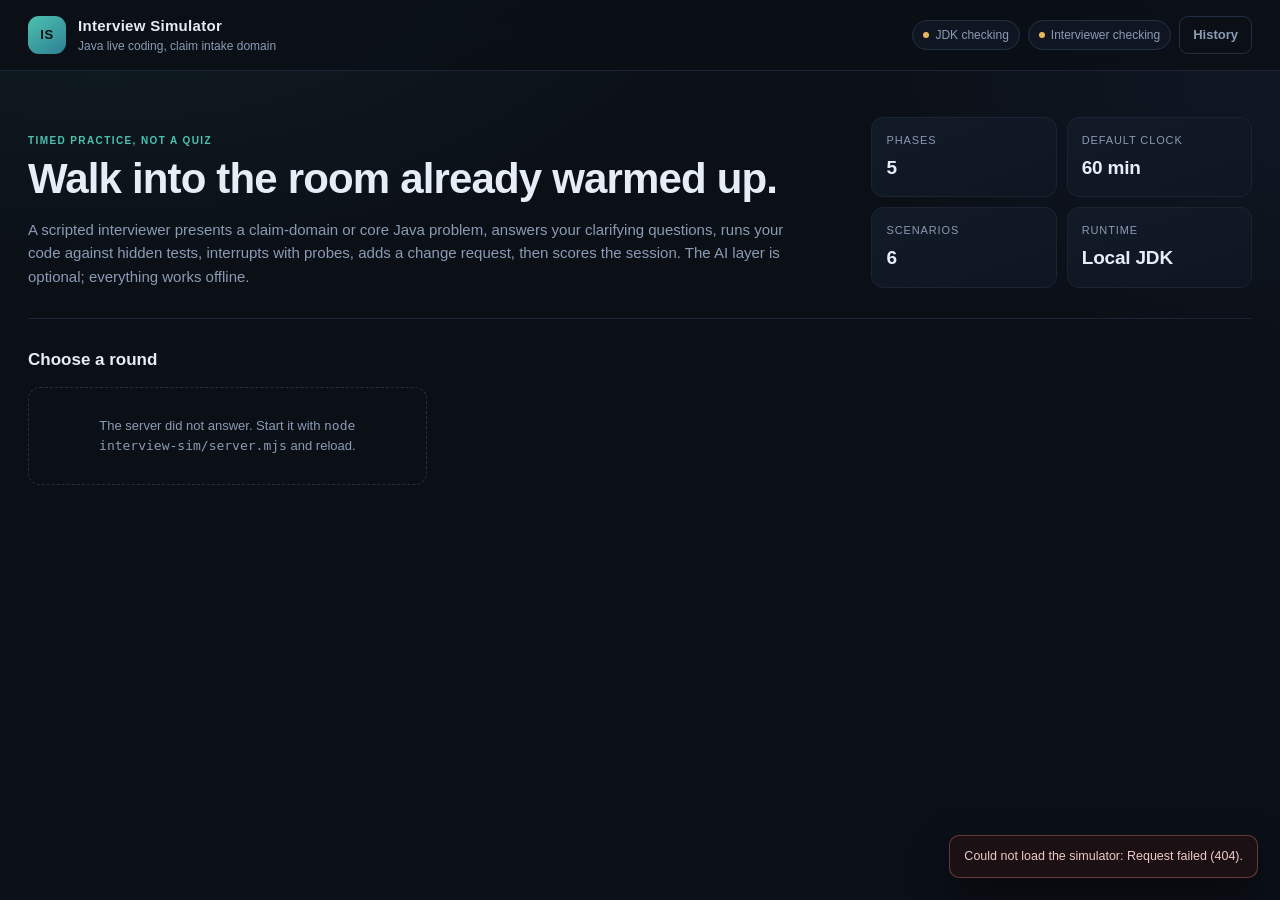
==== interview-sim/public/index.html @ 23325749 "feat: add live coding interview simulator" ====
<!DOCTYPE html>
<html lang="en">
<head>
  <meta charset="utf-8">
  <meta name="viewport" content="width=device-width, initial-scale=1">
  <title>Interview Simulator - Claim Intake</title>
  <link rel="icon" href="data:,">
  <link rel="stylesheet" href="styles.css">
</head>
<body>
  <header class="topbar">
    <div class="brand">
      <span class="brand-mark" aria-hidden="true">IS</span>
      <div>
        <h1>Interview Simulator</h1>
        <p>Java live coding, claim intake domain</p>
      </div>
    </div>
    <div class="topbar-actions">
      <span id="jdkChip" class="chip">JDK checking</span>
      <span id="aiChip" class="chip">Interviewer checking</span>
      <button id="historyBtn" type="button" class="ghost">History</button>
      <button id="exitBtn" type="button" class="ghost hidden">Exit session</button>
    </div>
  </header>

  <main>
    <section id="setupScreen" class="screen">
      <div class="hero">
        <div>
          <p class="eyebrow">Timed practice, not a quiz</p>
          <h2>Walk into the room already warmed up.</h2>
          <p class="lede">
            A scripted interviewer presents a claim-domain or core Java problem, answers your clarifying questions,
            runs your code against hidden tests, interrupts with probes, adds a change request, then scores the session.
            The AI layer is optional; everything works offline.
          </p>
        </div>
        <div class="hero-panel">
          <div class="stat"><span>Phases</span><strong>5</strong></div>
          <div class="stat"><span>Default clock</span><strong>60 min</strong></div>
          <div class="stat"><span>Scenarios</span><strong id="scenarioCount">6</strong></div>
          <div class="stat"><span>Runtime</span><strong>Local JDK</strong></div>
        </div>
      </div>

      <div id="jdkWarning" class="warning hidden">
        <h3>Java is required before a session can start</h3>
        <ul id="installSteps"></ul>
      </div>

      <div class="section-head">
        <h3>Choose a round</h3>
        <p id="aiModeNote"></p>
      </div>
      <div id="scenarioGrid" class="scenario-grid" aria-live="polite"></div>
    </section>

    <section id="sessionScreen" class="screen hidden">
      <div class="session-grid">
        <aside class="panel interviewer-panel">
          <div class="timer-card">
            <div class="timer-top">
              <div>
                <p class="eyebrow">Phase</p>
                <h3 id="phaseLabel">Brief &amp; Clarify</h3>
              </div>
              <div class="timer-value" id="timerValue">05:00</div>
            </div>
            <div class="timer-track"><div id="timerBar" class="timer-fill"></div></div>
            <div class="phase-steps" id="phaseSteps"></div>
            <div class="timer-controls">
              <button id="pauseBtn" type="button" class="primary">Pause</button>
              <button id="resetPhaseBtn" type="button" class="ghost">Reset phase</button>
              <button id="nextPhaseBtn" type="button" class="ghost">Next phase</button>
            </div>
          </div>

          <div class="problem-card">
            <div class="problem-head">
              <div>
                <p class="eyebrow" id="scenarioDifficulty">Associate</p>
                <h3 id="scenarioTitle">Scenario</h3>
              </div>
              <span id="topicChips" class="topic-chips"></span>
            </div>
            <div id="problemStatement" class="markdown"></div>
          </div>

          <div class="chat-card">
            <div class="chat-head">
              <h3>Interviewer</h3>
              <span id="clarifyCounter" class="muted"></span>
            </div>
            <div id="chatLog" class="chat-log" aria-live="polite"></div>
            <form id="clarifyForm" class="clarify-form">
              <label class="sr-only" for="clarifyInput">Ask a clarifying question</label>
              <input id="clarifyInput" type="text" autocomplete="off" placeholder="Ask a clarifying question..." maxlength="500">
              <button type="submit" class="primary">Ask</button>
            </form>
            <div class="interview-actions">
              <button id="hintBtn" type="button" class="ghost">Request hint</button>
              <button id="probeBtn" type="button" class="ghost">Ask for a probe</button>
            </div>
          </div>
        </aside>

        <section class="panel workspace">
          <div class="editor-toolbar">
            <div class="file-label">
              <span class="dot" aria-hidden="true"></span>
              <code id="fileNameLabel">Claim.java</code>
            </div>
            <div class="editor-actions">
              <button id="loadChangeBtn" type="button" class="ghost hidden">Load change starter</button>
              <button id="restoreCodeBtn" type="button" class="ghost hidden">Restore my code</button>
              <button id="resetCodeBtn" type="button" class="ghost">Reset starter</button>
              <button id="runBtn" type="button" class="primary">Run tests</button>
            </div>
          </div>
          <div id="changeCard" class="change-card hidden">
            <div class="change-head">
              <span class="tag">Change request</span>
              <h3 id="changeTitle"></h3>
            </div>
            <div id="changeStatement" class="markdown"></div>
            <p class="muted">You can extend the code already in the editor, or load the change-request starter. Your implementation is saved if you switch.</p>
          </div>
          <textarea id="editor" class="editor" spellcheck="false" aria-label="Java code editor"></textarea>
          <div class="console-card">
            <div class="console-head">
              <h3>Test console</h3>
              <span id="consoleStatus" class="muted">Not run yet</span>
            </div>
            <div id="consoleOutput" class="console-output">
              <p class="muted">Run the tests to see compile output and per-test results.</p>
            </div>
          </div>
        </section>
      </div>
    </section>
  </main>

  <dialog id="briefingDialog" class="modal">
    <form method="dialog" class="modal-inner">
      <div class="modal-head">
        <div>
          <p class="eyebrow" id="briefDifficulty"></p>
          <h2 id="briefTitle"></h2>
          <p id="briefTagline" class="muted"></p>
        </div>
        <button type="submit" class="icon-button" aria-label="Close briefing">Close</button>
      </div>
      <div class="briefing-grid">
        <div>
          <h3>Interviewer opening</h3>
          <p id="briefIntro" class="quote"></p>
          <h3>Problem</h3>
          <div id="briefProblem" class="markdown compact"></div>
        </div>
        <div class="briefing-side">
          <h3>Phase times (minutes)</h3>
          <div id="phaseTimeFields" class="phase-time-fields"></div>
          <div class="brief-notes">
            <p><strong>Offline fallback:</strong> if AI is not configured, the scripted interviewer handles questions, probes, and the debrief.</p>
            <p><strong>Practice tool:</strong> your code runs locally in a temporary folder. This is not a security sandbox.</p>
          </div>
          <button id="startSessionBtn" type="button" class="primary wide">Start session</button>
          <p id="briefJdkNote" class="muted"></p>
        </div>
      </div>
    </form>
  </dialog>

  <dialog id="debriefDialog" class="modal wide-modal">
    <div class="modal-inner">
      <div class="modal-head">
        <div>
          <p class="eyebrow">Debrief</p>
          <h2 id="debriefTitle">Session review</h2>
        </div>
        <button id="closeDebriefBtn" type="button" class="icon-button">Close</button>
      </div>
      <div id="debriefBody" class="debrief-body">
        <p class="muted">Running the final hidden tests...</p>
      </div>
      <div class="debrief-actions">
        <button id="retryBtn" type="button" class="primary">Retry this scenario</button>
        <button id="nextScenarioBtn" type="button" class="ghost">Start recommended next</button>
      </div>
    </div>
  </dialog>

  <dialog id="historyDialog" class="modal wide-modal">
    <div class="modal-inner">
      <div class="modal-head">
        <div>
          <p class="eyebrow">Local progress</p>
          <h2>Session history</h2>
        </div>
        <button id="closeHistoryBtn" type="button" class="icon-button">Close</button>
      </div>
      <div id="historyBody" class="history-body"></div>
    </div>
  </dialog>

  <div id="toast" class="toast hidden" role="status" aria-live="polite"></div>
  <script type="module" src="app.js"></script>
</body>
</html>
---- interview-sim/public/styles.css ----
:root {
  color-scheme: dark;
  --bg: #0b1017;
  --bg-soft: #111826;
  --panel: #121a27;
  --panel-2: #0f1622;
  --border: #233044;
  --border-soft: #1a2434;
  --text: #e6edf7;
  --muted: #8b9bb4;
  --accent: #4cc2b0;
  --accent-strong: #2f9f90;
  --accent-soft: rgba(76, 194, 176, 0.12);
  --amber: #e7b75f;
  --amber-soft: rgba(231, 183, 95, 0.12);
  --danger: #e27474;
  --danger-soft: rgba(226, 116, 116, 0.12);
  --ok: #63c48c;
  --ok-soft: rgba(99, 196, 140, 0.12);
  --radius: 14px;
  --mono: "Cascadia Code", "SFMono-Regular", Consolas, "Liberation Mono", monospace;
  --sans: -apple-system, BlinkMacSystemFont, "Segoe UI", Roboto, "Helvetica Neue", Arial, sans-serif;
}

* {
  box-sizing: border-box;
}

html,
body {
  margin: 0;
  min-height: 100%;
}

body {
  font-family: var(--sans);
  color: var(--text);
  background:
    radial-gradient(1100px 600px at 8% -10%, rgba(76, 194, 176, 0.09), transparent 60%),
    radial-gradient(900px 500px at 108% 8%, rgba(88, 126, 220, 0.08), transparent 60%),
    var(--bg);
  line-height: 1.55;
}

h1,
h2,
h3,
p {
  margin: 0;
}

button,
input,
textarea {
  font: inherit;
  color: inherit;
}

button {
  cursor: pointer;
}

.hidden {
  display: none !important;
}

.sr-only {
  position: absolute;
  width: 1px;
  height: 1px;
  padding: 0;
  margin: -1px;
  overflow: hidden;
  clip: rect(0, 0, 0, 0);
  white-space: nowrap;
  border: 0;
}

.topbar {
  position: sticky;
  top: 0;
  z-index: 20;
  display: flex;
  align-items: center;
  justify-content: space-between;
  gap: 18px;
  padding: 14px 28px;
  background: rgba(11, 16, 23, 0.86);
  backdrop-filter: blur(14px);
  border-bottom: 1px solid var(--border-soft);
}

.brand {
  display: flex;
  align-items: center;
  gap: 12px;
}

.brand-mark {
  display: grid;
  place-items: center;
  width: 38px;
  height: 38px;
  border-radius: 11px;
  background: linear-gradient(145deg, var(--accent), #2e7f93);
  color: #06110f;
  font-weight: 800;
  letter-spacing: 0.04em;
  font-size: 13px;
}

.brand h1 {
  font-size: 15px;
  letter-spacing: 0.02em;
}

.brand p {
  color: var(--muted);
  font-size: 12px;
}

.topbar-actions {
  display: flex;
  align-items: center;
  gap: 8px;
  flex-wrap: wrap;
  justify-content: flex-end;
}

.chip {
  display: inline-flex;
  align-items: center;
  gap: 6px;
  padding: 5px 10px;
  border: 1px solid var(--border);
  border-radius: 999px;
  background: var(--panel-2);
  font-size: 12px;
  color: var(--muted);
  white-space: nowrap;
}

.chip::before {
  content: "";
  width: 6px;
  height: 6px;
  border-radius: 50%;
  background: var(--amber);
}

.chip.ok {
  color: var(--text);
  border-color: rgba(99, 196, 140, 0.35);
}

.chip.ok::before {
  background: var(--ok);
}

.chip.bad {
  color: var(--danger);
  border-color: rgba(226, 116, 116, 0.35);
}

.chip.bad::before {
  background: var(--danger);
}

button.primary,
button.ghost,
.icon-button {
  border-radius: 9px;
  border: 1px solid transparent;
  padding: 8px 13px;
  font-size: 13px;
  font-weight: 600;
  transition: background 120ms ease, border-color 120ms ease, color 120ms ease, transform 120ms ease;
}

button.primary {
  background: var(--accent);
  color: #06110f;
}

button.primary:hover:not(:disabled) {
  background: #61d3c0;
}

button.primary:disabled {
  opacity: 0.45;
  cursor: not-allowed;
}

button.ghost {
  background: transparent;
  border-color: var(--border);
  color: var(--muted);
}

button.ghost:hover:not(:disabled) {
  color: var(--text);
  border-color: #31435c;
  background: rgba(255, 255, 255, 0.02);
}

button:disabled {
  cursor: not-allowed;
  opacity: 0.5;
}

.icon-button {
  background: transparent;
  color: var(--muted);
  border-color: var(--border);
}

.icon-button:hover {
  color: var(--text);
}

main {
  max-width: 1500px;
  margin: 0 auto;
  padding: 28px;
}

.screen {
  animation: fade-in 220ms ease;
}

@keyframes fade-in {
  from {
    opacity: 0;
    transform: translateY(4px);
  }
  to {
    opacity: 1;
    transform: none;
  }
}

.hero {
  display: grid;
  grid-template-columns: minmax(0, 1.5fr) minmax(280px, 0.7fr);
  gap: 28px;
  align-items: end;
  padding: 18px 0 30px;
  border-bottom: 1px solid var(--border-soft);
}

.eyebrow {
  text-transform: uppercase;
  letter-spacing: 0.14em;
  font-size: 10px;
  font-weight: 700;
  color: var(--accent);
  margin-bottom: 7px;
}

.hero h2 {
  font-size: clamp(26px, 3.6vw, 42px);
  line-height: 1.12;
  letter-spacing: -0.02em;
  max-width: 780px;
}

.lede {
  margin-top: 16px;
  color: var(--muted);
  max-width: 760px;
  font-size: 15px;
}

.hero-panel {
  display: grid;
  grid-template-columns: 1fr 1fr;
  gap: 10px;
}

.stat {
  border: 1px solid var(--border-soft);
  border-radius: 12px;
  background: linear-gradient(160deg, var(--panel), var(--panel-2));
  padding: 14px;
}

.stat span {
  display: block;
  font-size: 11px;
  color: var(--muted);
  text-transform: uppercase;
  letter-spacing: 0.08em;
}

.stat strong {
  display: block;
  margin-top: 4px;
  font-size: 19px;
  letter-spacing: -0.01em;
}

.warning {
  margin: 22px 0;
  border: 1px solid rgba(226, 116, 116, 0.35);
  background: var(--danger-soft);
  border-radius: var(--radius);
  padding: 16px 20px;
}

.warning h3 {
  color: var(--danger);
  font-size: 14px;
  margin-bottom: 8px;
}

.warning ul {
  margin: 0;
  padding-left: 20px;
  color: var(--muted);
  font-size: 13px;
}

.warning li {
  margin: 3px 0;
}

.section-head {
  display: flex;
  align-items: end;
  justify-content: space-between;
  gap: 20px;
  margin: 28px 0 14px;
}

.section-head h3 {
  font-size: 17px;
}

.section-head p {
  color: var(--muted);
  font-size: 13px;
  text-align: right;
}

.scenario-grid {
  display: grid;
  grid-template-columns: repeat(auto-fill, minmax(300px, 1fr));
  gap: 14px;
}

.scenario-card {
  display: flex;
  flex-direction: column;
  gap: 12px;
  text-align: left;
  padding: 18px;
  border: 1px solid var(--border);
  border-radius: var(--radius);
  background: linear-gradient(165deg, var(--panel), var(--panel-2));
  transition: border-color 130ms ease, transform 130ms ease, background 130ms ease;
}

.scenario-card:hover {
  border-color: rgba(76, 194, 176, 0.45);
  transform: translateY(-2px);
}

.scenario-card:disabled {
  opacity: 0.6;
  transform: none;
}

.scenario-card .card-top {
  display: flex;
  justify-content: space-between;
  gap: 10px;
  align-items: center;
}

.difficulty {
  font-size: 10px;
  font-weight: 700;
  letter-spacing: 0.1em;
  text-transform: uppercase;
  color: var(--amber);
  background: var(--amber-soft);
  border: 1px solid rgba(231, 183, 95, 0.25);
  border-radius: 999px;
  padding: 3px 8px;
}

.card-time {
  font-size: 12px;
  color: var(--muted);
}

.scenario-card h4 {
  font-size: 16px;
  line-height: 1.3;
  margin: 0;
}

.scenario-card p {
  color: var(--muted);
  font-size: 13px;
  flex: 1;
}

.topic-chips {
  display: flex;
  flex-wrap: wrap;
  gap: 5px;
}

.topic-chips span,
.card-topics span {
  font-size: 10px;
  color: #9fb3cc;
  border: 1px solid var(--border);
  border-radius: 999px;
  padding: 2px 7px;
  background: rgba(255, 255, 255, 0.02);
}

.card-start {
  display: flex;
  align-items: center;
  justify-content: space-between;
  color: var(--accent);
  font-size: 12px;
  font-weight: 700;
  margin-top: 2px;
}

/* Session */

.session-grid {
  display: grid;
  grid-template-columns: minmax(330px, 400px) minmax(0, 1fr);
  gap: 16px;
  align-items: start;
}

.panel {
  border: 1px solid var(--border);
  border-radius: var(--radius);
  background: linear-gradient(170deg, var(--panel), var(--panel-2));
  min-width: 0;
}

.interviewer-panel {
  display: flex;
  flex-direction: column;
  gap: 12px;
  position: sticky;
  top: 84px;
  max-height: calc(100vh - 100px);
  overflow: auto;
  padding: 12px;
  scrollbar-width: thin;
}

.timer-card,
.problem-card,
.chat-card {
  border: 1px solid var(--border-soft);
  border-radius: 11px;
  background: rgba(9, 14, 21, 0.5);
}

.timer-card {
  padding: 14px;
}

.timer-top {
  display: flex;
  justify-content: space-between;
  gap: 12px;
  align-items: start;
}

.timer-top h3 {
  font-size: 15px;
}

.timer-value {
  font-family: var(--mono);
  font-size: 28px;
  font-weight: 700;
  letter-spacing: -0.03em;
  color: var(--accent);
  line-height: 1;
}

.timer-value.low {
  color: var(--danger);
}

.timer-track {
  height: 5px;
  border-radius: 999px;
  background: #1c2635;
  overflow: hidden;
  margin: 13px 0 12px;
}

.timer-fill {
  height: 100%;
  width: 100%;
  background: linear-gradient(90deg, var(--accent-strong), var(--accent));
  transition: width 200ms linear;
}

.timer-fill.low {
  background: linear-gradient(90deg, #b95656, var(--danger));
}

.phase-steps {
  display: flex;
  gap: 4px;
  flex-wrap: wrap;
  margin-bottom: 12px;
}

.phase-steps button {
  flex: 1 1 0;
  min-width: 52px;
  padding: 6px 4px;
  border-radius: 7px;
  border: 1px solid var(--border-soft);
  background: transparent;
  color: var(--muted);
  font-size: 10px;
  font-weight: 700;
  letter-spacing: 0.03em;
}

.phase-steps button.active {
  color: var(--accent);
  border-color: rgba(76, 194, 176, 0.5);
  background: var(--accent-soft);
}

.phase-steps button.done {
  color: var(--ok);
  border-color: rgba(99, 196, 140, 0.3);
}

.timer-controls {
  display: flex;
  gap: 6px;
  flex-wrap: wrap;
}

.timer-controls button {
  flex: 1 1 auto;
  padding: 7px 9px;
  font-size: 12px;
}

.problem-card {
  padding: 14px;
}

.problem-head {
  display: flex;
  justify-content: space-between;
  gap: 10px;
  align-items: start;
  margin-bottom: 8px;
}

.problem-head h3 {
  font-size: 15px;
  line-height: 1.3;
}

.markdown {
  font-size: 13px;
  color: #c4d0e1;
}

.markdown.compact {
  font-size: 12.5px;
}

.markdown h1,
.markdown h2,
.markdown h3 {
  font-size: 13px;
  margin: 16px 0 6px;
  color: var(--text);
  letter-spacing: 0.01em;
}

.markdown h1:first-child,
.markdown h2:first-child,
.markdown h3:first-child {
  margin-top: 0;
}

.markdown p {
  margin: 7px 0;
}

.markdown ul,
.markdown ol {
  margin: 7px 0;
  padding-left: 20px;
}

.markdown li {
  margin: 3px 0;
}

.markdown code {
  font-family: var(--mono);
  font-size: 12px;
  background: rgba(76, 194, 176, 0.1);
  border: 1px solid rgba(76, 194, 176, 0.15);
  border-radius: 4px;
  padding: 1px 4px;
}

.markdown pre {
  overflow: auto;
  background: #080d14;
  border: 1px solid var(--border-soft);
  border-radius: 8px;
  padding: 10px;
  font-family: var(--mono);
  font-size: 12px;
}

.markdown strong {
  color: var(--text);
}

.chat-card {
  display: flex;
  flex-direction: column;
  min-height: 260px;
}

.chat-head {
  display: flex;
  justify-content: space-between;
  align-items: center;
  gap: 8px;
  padding: 11px 13px;
  border-bottom: 1px solid var(--border-soft);
}

.chat-head h3 {
  font-size: 12px;
  text-transform: uppercase;
  letter-spacing: 0.1em;
  color: var(--muted);
}

.muted {
  color: var(--muted);
  font-size: 12px;
}

.chat-log {
  display: flex;
  flex-direction: column;
  gap: 8px;
  padding: 12px;
  max-height: 320px;
  min-height: 170px;
  overflow-y: auto;
  scrollbar-width: thin;
}

.message {
  border-radius: 9px;
  padding: 8px 10px;
  font-size: 12.5px;
  white-space: pre-wrap;
  overflow-wrap: anywhere;
  border: 1px solid transparent;
}

.message .meta {
  display: block;
  font-size: 9.5px;
  text-transform: uppercase;
  letter-spacing: 0.08em;
  color: var(--muted);
  margin-bottom: 3px;
}

.message.interviewer {
  background: rgba(76, 194, 176, 0.07);
  border-color: rgba(76, 194, 176, 0.16);
}

.message.candidate {
  background: rgba(88, 126, 220, 0.1);
  border-color: rgba(88, 126, 220, 0.2);
  align-self: flex-end;
  max-width: 90%;
}

.message.system {
  background: transparent;
  border-color: var(--border-soft);
  color: var(--muted);
  font-size: 11.5px;
}

.message.hint {
  background: var(--amber-soft);
  border-color: rgba(231, 183, 95, 0.24);
}

.message.probe {
  border-left: 2px solid var(--amber);
}

.message.typing {
  color: var(--muted);
  font-style: italic;
}

.clarify-form {
  display: flex;
  gap: 6px;
  padding: 0 12px 10px;
}

.clarify-form input {
  flex: 1;
  min-width: 0;
  border: 1px solid var(--border);
  border-radius: 8px;
  background: #0a111a;
  padding: 8px 10px;
  font-size: 12.5px;
  outline: none;
}

.clarify-form input:focus {
  border-color: rgba(76, 194, 176, 0.55);
}

.clarify-form button {
  padding: 7px 12px;
  font-size: 12px;
}

.interview-actions {
  display: flex;
  gap: 6px;
  padding: 0 12px 12px;
}

.interview-actions button {
  flex: 1;
  font-size: 11.5px;
  padding: 7px 6px;
}

.workspace {
  display: flex;
  flex-direction: column;
  padding: 12px;
  gap: 12px;
  min-height: calc(100vh - 100px);
}

.editor-toolbar {
  display: flex;
  align-items: center;
  justify-content: space-between;
  gap: 10px;
  flex-wrap: wrap;
}

.file-label {
  display: flex;
  align-items: center;
  gap: 7px;
  color: var(--muted);
  font-size: 12px;
}

.file-label .dot {
  width: 7px;
  height: 7px;
  border-radius: 50%;
  background: var(--accent);
}

.file-label code {
  font-family: var(--mono);
  color: #cfe0f4;
}

.editor-actions {
  display: flex;
  gap: 6px;
  flex-wrap: wrap;
}

.editor-actions button {
  font-size: 12px;
  padding: 7px 11px;
}

.editor {
  width: 100%;
  min-height: 46vh;
  resize: vertical;
  border: 1px solid var(--border);
  border-radius: 10px;
  background: #080d14;
  color: #d7e3f3;
  font-family: var(--mono);
  font-size: 13px;
  line-height: 1.6;
  padding: 14px;
  outline: none;
  tab-size: 4;
  white-space: pre;
  overflow: auto;
  scrollbar-width: thin;
}

.editor:focus {
  border-color: rgba(76, 194, 176, 0.45);
  box-shadow: 0 0 0 3px rgba(76, 194, 176, 0.08);
}

.change-card {
  border: 1px solid rgba(231, 183, 95, 0.35);
  border-radius: 10px;
  background: linear-gradient(160deg, rgba(231, 183, 95, 0.09), rgba(231, 183, 95, 0.03));
  padding: 13px 15px;
  max-height: 240px;
  overflow: auto;
}

.change-head {
  display: flex;
  align-items: center;
  gap: 8px;
  margin-bottom: 6px;
}

.change-head h3 {
  font-size: 14px;
}

.tag {
  font-size: 9px;
  font-weight: 800;
  letter-spacing: 0.1em;
  text-transform: uppercase;
  color: var(--amber);
  border: 1px solid rgba(231, 183, 95, 0.35);
  border-radius: 999px;
  padding: 2px 7px;
}

.console-card {
  border: 1px solid var(--border);
  border-radius: 10px;
  background: #080d14;
  overflow: hidden;
}

.console-head {
  display: flex;
  justify-content: space-between;
  align-items: center;
  padding: 9px 13px;
  border-bottom: 1px solid var(--border-soft);
}

.console-head h3 {
  font-size: 11px;
  text-transform: uppercase;
  letter-spacing: 0.1em;
  color: var(--muted);
}

.console-output {
  padding: 12px 13px;
  max-height: 260px;
  overflow: auto;
  font-family: var(--mono);
  font-size: 12px;
  line-height: 1.55;
  scrollbar-width: thin;
}

.console-output .run-head {
  color: var(--muted);
  margin-bottom: 6px;
}

.console-output .compile-fail {
  color: var(--danger);
  white-space: pre-wrap;
  margin-bottom: 8px;
}

.test-row {
  display: flex;
  align-items: center;
  gap: 8px;
  padding: 4px 0;
  border-bottom: 1px solid rgba(35, 48, 68, 0.5);
}

.test-row:last-child {
  border-bottom: 0;
}

.result-pill {
  font-size: 9px;
  font-weight: 800;
  letter-spacing: 0.08em;
  border-radius: 999px;
  padding: 2px 7px;
  min-width: 42px;
  text-align: center;
}

.result-pill.pass {
  color: var(--ok);
  background: var(--ok-soft);
}

.result-pill.fail {
  color: var(--danger);
  background: var(--danger-soft);
}

.test-detail {
  color: var(--muted);
  white-space: pre-wrap;
  margin: 2px 0 8px 50px;
  font-size: 11px;
}

/* Dialogs */

.modal {
  width: min(980px, calc(100vw - 32px));
  max-height: calc(100vh - 40px);
  border: 1px solid var(--border);
  border-radius: 16px;
  background: linear-gradient(170deg, #121a27, #0c131d);
  color: var(--text);
  padding: 0;
  overflow: auto;
}

.modal.wide-modal {
  width: min(1120px, calc(100vw - 32px));
}

.modal::backdrop {
  background: rgba(3, 7, 12, 0.72);
  backdrop-filter: blur(3px);
}

.modal-inner {
  padding: 22px;
}

.modal-head {
  display: flex;
  justify-content: space-between;
  align-items: start;
  gap: 16px;
  margin-bottom: 16px;
}

.modal-head h2 {
  font-size: 22px;
  letter-spacing: -0.01em;
}

.briefing-grid {
  display: grid;
  grid-template-columns: minmax(0, 1.45fr) minmax(260px, 0.8fr);
  gap: 24px;
}

.briefing-grid h3 {
  font-size: 13px;
  text-transform: uppercase;
  letter-spacing: 0.08em;
  color: var(--muted);
  margin: 14px 0 7px;
}

.briefing-grid h3:first-child {
  margin-top: 0;
}

.quote {
  border-left: 2px solid var(--accent);
  padding: 2px 0 2px 12px;
  color: #c6d3e4;
  font-size: 13px;
}

.briefing-side {
  border-left: 1px solid var(--border-soft);
  padding-left: 22px;
}

.phase-time-fields {
  display: grid;
  gap: 8px;
}

.phase-time-fields label {
  display: flex;
  align-items: center;
  justify-content: space-between;
  gap: 10px;
  font-size: 12px;
  color: var(--muted);
}

.phase-time-fields input {
  width: 76px;
  border: 1px solid var(--border);
  border-radius: 7px;
  background: #080d14;
  padding: 6px 8px;
  text-align: right;
  font-family: var(--mono);
  font-size: 12px;
}

.brief-notes {
  margin: 16px 0;
  border-top: 1px solid var(--border-soft);
  padding-top: 12px;
  display: grid;
  gap: 8px;
  color: var(--muted);
  font-size: 11.5px;
}

.brief-notes strong {
  color: #c4d0e1;
}

button.wide {
  width: 100%;
  padding: 11px;
}

.briefing-side .muted {
  margin-top: 8px;
}

/* Debrief */

.debrief-body {
  display: grid;
  gap: 18px;
}

.score-banner {
  display: grid;
  grid-template-columns: auto 1fr;
  gap: 18px;
  align-items: center;
  border: 1px solid var(--border);
  border-radius: 13px;
  background: radial-gradient(500px 200px at 0% 0%, rgba(76, 194, 176, 0.12), transparent 65%), #0b121b;
  padding: 16px 20px;
}

.score-value {
  font-size: 44px;
  font-weight: 800;
  line-height: 1;
  letter-spacing: -0.04em;
  color: var(--accent);
}

.score-value small {
  font-size: 14px;
  color: var(--muted);
  font-weight: 600;
}

.score-banner h3 {
  font-size: 16px;
  margin-bottom: 4px;
}

.score-banner p {
  color: var(--muted);
  font-size: 12.5px;
}

.debrief-grid {
  display: grid;
  grid-template-columns: repeat(auto-fit, minmax(280px, 1fr));
  gap: 14px;
}

.debrief-card {
  border: 1px solid var(--border);
  border-radius: 12px;
  background: #0c131d;
  padding: 14px;
}

.debrief-card h3 {
  font-size: 11px;
  text-transform: uppercase;
  letter-spacing: 0.1em;
  color: var(--muted);
  margin-bottom: 10px;
}

.narrative {
  white-space: pre-wrap;
  font-size: 13px;
  color: #c7d3e4;
  line-height: 1.65;
}

.narrative .badge,
.source-badge {
  display: inline-flex;
  align-items: center;
  font-size: 9px;
  font-weight: 800;
  letter-spacing: 0.08em;
  text-transform: uppercase;
  border-radius: 999px;
  padding: 2px 7px;
  margin-bottom: 8px;
}

.source-badge.ai {
  color: var(--accent);
  background: var(--accent-soft);
  border: 1px solid rgba(76, 194, 176, 0.2);
}

.source-badge.scripted {
  color: var(--muted);
  background: rgba(255, 255, 255, 0.03);
  border: 1px solid var(--border);
}

.rubric-table {
  width: 100%;
  border-collapse: collapse;
  font-size: 12px;
}

.rubric-table th {
  text-align: left;
  color: var(--muted);
  font-size: 10px;
  letter-spacing: 0.07em;
  text-transform: uppercase;
  padding: 5px 6px;
  border-bottom: 1px solid var(--border);
}

.rubric-table td {
  padding: 7px 6px;
  border-bottom: 1px solid var(--border-soft);
  vertical-align: top;
}

.rubric-table td.met {
  color: var(--ok);
  font-weight: 700;
  white-space: nowrap;
}

.rubric-table td.missed {
  color: var(--amber);
  font-weight: 700;
  white-space: nowrap;
}

.rubric-table .strong {
  color: var(--muted);
  font-size: 11px;
  display: block;
  margin-top: 2px;
}

.missed-list {
  margin: 0;
  padding-left: 18px;
  color: var(--amber);
  font-size: 12.5px;
}

.missed-list li {
  margin: 4px 0;
}

.metrics {
  display: grid;
  gap: 7px;
  font-size: 12px;
}

.metric-row {
  display: flex;
  justify-content: space-between;
  gap: 12px;
  border-bottom: 1px solid var(--border-soft);
  padding-bottom: 5px;
}

.metric-row span:first-child {
  color: var(--muted);
}

.metric-row span:last-child {
  font-family: var(--mono);
  font-size: 11.5px;
}

.coach-list {
  display: grid;
  gap: 7px;
  font-size: 12px;
}

.coach-item {
  border: 1px solid var(--border-soft);
  border-radius: 8px;
  padding: 7px 9px;
}

.coach-item.asked {
  border-color: rgba(99, 196, 140, 0.3);
}

.coach-item .coach-top {
  display: flex;
  justify-content: space-between;
  gap: 8px;
  font-weight: 600;
}

.coach-item .coach-top span {
  font-size: 10px;
  color: var(--muted);
}

.coach-item p {
  color: var(--muted);
  font-size: 11px;
  margin-top: 3px;
}

details.reference {
  border: 1px solid var(--border);
  border-radius: 10px;
  background: #080d14;
  padding: 10px 14px;
}

details.reference summary {
  cursor: pointer;
  font-size: 12px;
  font-weight: 700;
  color: var(--accent);
}

details.reference pre {
  overflow: auto;
  margin-top: 10px;
  font-family: var(--mono);
  font-size: 11.5px;
  line-height: 1.55;
  color: #c7d3e4;
  max-height: 460px;
}

.debrief-actions {
  display: flex;
  gap: 8px;
  justify-content: flex-end;
  margin-top: 20px;
  border-top: 1px solid var(--border-soft);
  padding-top: 16px;
}

/* History */

.history-body {
  display: grid;
  gap: 18px;
}

.history-summary {
  display: grid;
  grid-template-columns: repeat(auto-fit, minmax(150px, 1fr));
  gap: 10px;
}

.history-stat {
  border: 1px solid var(--border);
  border-radius: 10px;
  background: #0c131d;
  padding: 12px;
}

.history-stat span {
  display: block;
  font-size: 10px;
  text-transform: uppercase;
  letter-spacing: 0.08em;
  color: var(--muted);
}

.history-stat strong {
  display: block;
  font-size: 21px;
  margin-top: 3px;
}

.weak-topics {
  display: flex;
  flex-wrap: wrap;
  gap: 6px;
}

.weak-topics span {
  font-size: 11px;
  border: 1px solid rgba(231, 183, 95, 0.3);
  background: var(--amber-soft);
  color: var(--amber);
  border-radius: 999px;
  padding: 3px 9px;
}

.history-table {
  width: 100%;
  border-collapse: collapse;
  font-size: 12px;
}

.history-table th {
  text-align: left;
  font-size: 10px;
  text-transform: uppercase;
  letter-spacing: 0.07em;
  color: var(--muted);
  padding: 6px;
  border-bottom: 1px solid var(--border);
}

.history-table td {
  padding: 7px 6px;
  border-bottom: 1px solid var(--border-soft);
}

.history-table td.score-cell {
  font-family: var(--mono);
  font-weight: 700;
  color: var(--accent);
}

.history-table td.topics-cell {
  color: var(--muted);
  font-size: 11px;
}

.empty-state {
  border: 1px dashed var(--border);
  border-radius: 12px;
  padding: 28px;
  text-align: center;
  color: var(--muted);
  font-size: 13px;
}

.toast {
  position: fixed;
  right: 22px;
  bottom: 22px;
  z-index: 60;
  max-width: 380px;
  border: 1px solid rgba(226, 116, 116, 0.4);
  background: #1b1114;
  color: #f0c9c9;
  border-radius: 10px;
  padding: 11px 14px;
  font-size: 12.5px;
  box-shadow: 0 16px 40px rgba(0, 0, 0, 0.45);
}

@media (max-width: 980px) {
  .session-grid {
    grid-template-columns: 1fr;
  }

  .interviewer-panel {
    position: static;
    max-height: none;
  }

  .workspace {
    min-height: 0;
  }

  .hero {
    grid-template-columns: 1fr;
  }

  .briefing-grid {
    grid-template-columns: 1fr;
  }

  .briefing-side {
    border-left: 0;
    padding-left: 0;
    border-top: 1px solid var(--border-soft);
    padding-top: 16px;
  }
}

@media (max-width: 640px) {
  .topbar {
    padding: 12px 16px;
    align-items: flex-start;
  }

  .brand p {
    display: none;
  }

  main {
    padding: 16px;
  }

  .timer-value {
    font-size: 23px;
  }

  .editor {
    min-height: 34vh;
  }

  .modal-inner {
    padding: 16px;
  }
}
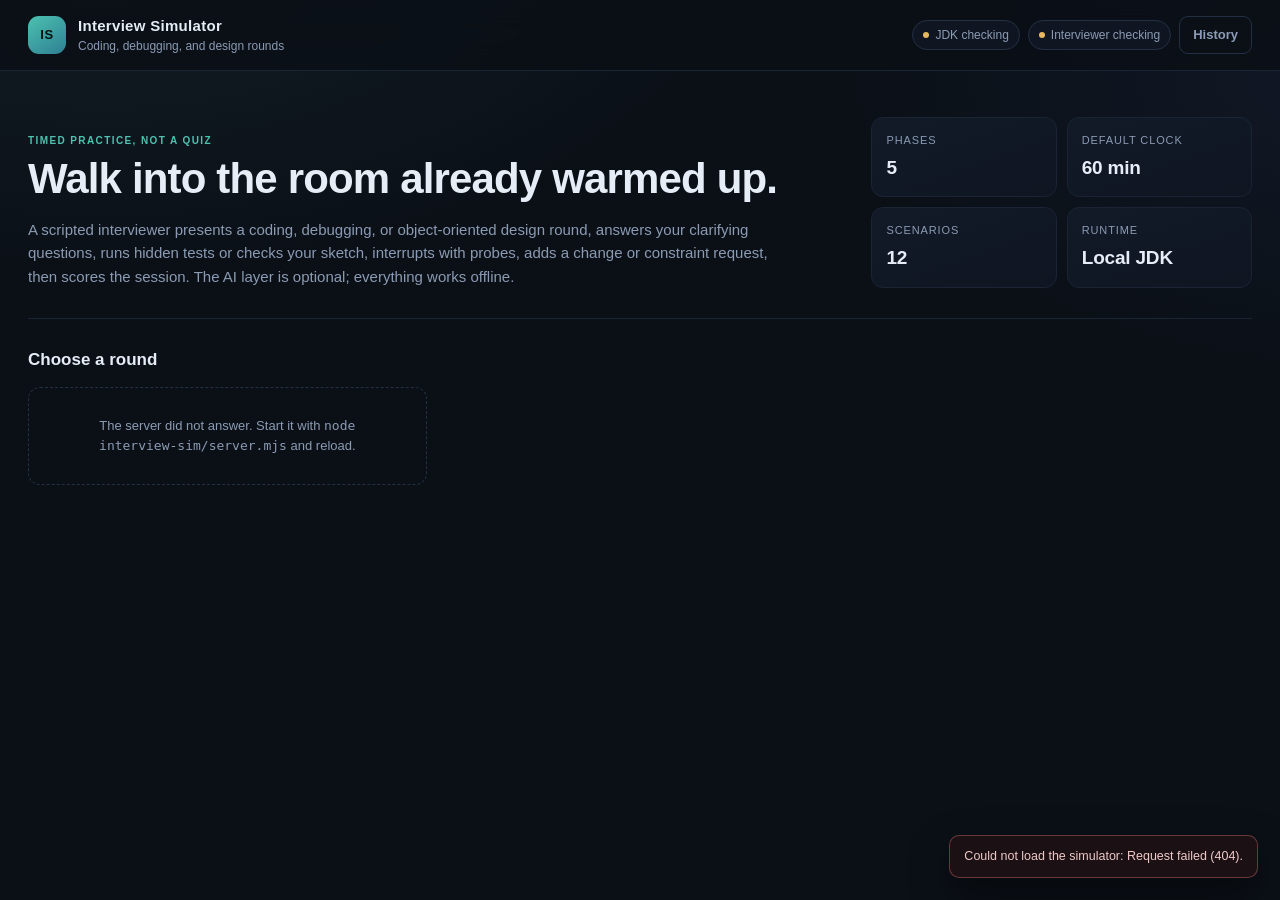
==== commit cb5a39ce: "feat(interview-sim): add debugging and design rounds with more scenarios" ====
--- a/interview-sim/public/index.html
+++ b/interview-sim/public/index.html
@@ -13,7 +13,7 @@
       <span class="brand-mark" aria-hidden="true">IS</span>
       <div>
         <h1>Interview Simulator</h1>
-        <p>Java live coding, claim intake domain</p>
+        <p>Coding, debugging, and design rounds</p>
       </div>
     </div>
     <div class="topbar-actions">
@@ -31,21 +31,20 @@
           <p class="eyebrow">Timed practice, not a quiz</p>
           <h2>Walk into the room already warmed up.</h2>
           <p class="lede">
-            A scripted interviewer presents a claim-domain or core Java problem, answers your clarifying questions,
-            runs your code against hidden tests, interrupts with probes, adds a change request, then scores the session.
-            The AI layer is optional; everything works offline.
+            A scripted interviewer presents a coding, debugging, or object-oriented design round, answers your clarifying questions, runs hidden tests or checks your sketch, interrupts with probes, adds a change or constraint request, then scores the session. The AI layer is optional; everything works offline.
           </p>
         </div>
         <div class="hero-panel">
           <div class="stat"><span>Phases</span><strong>5</strong></div>
           <div class="stat"><span>Default clock</span><strong>60 min</strong></div>
-          <div class="stat"><span>Scenarios</span><strong id="scenarioCount">6</strong></div>
+          <div class="stat"><span>Scenarios</span><strong id="scenarioCount">12</strong></div>
           <div class="stat"><span>Runtime</span><strong>Local JDK</strong></div>
         </div>
       </div>
 
       <div id="jdkWarning" class="warning hidden">
-        <h3>Java is required before a session can start</h3>
+        <h3>Java is required for coding and debugging rounds</h3>
+        <p class="muted">Design rounds still run without a JDK; a detected JDK only enables the optional sketch-compile bonus.</p>
         <ul id="installSteps"></ul>
       </div>
 
@@ -118,15 +117,35 @@
               <button id="runBtn" type="button" class="primary">Run tests</button>
             </div>
           </div>
+          <div id="reproductionCard" class="round-card reproduction hidden">
+            <div class="change-head">
+              <span class="tag">Reproduction note</span>
+            </div>
+            <p id="reproductionNote" class="reproduction-text"></p>
+          </div>
+          <div id="designCard" class="round-card design hidden">
+            <div class="change-head">
+              <span class="tag">Design constraints</span>
+            </div>
+            <ul id="designConstraints" class="constraint-list"></ul>
+          </div>
           <div id="changeCard" class="change-card hidden">
             <div class="change-head">
               <span class="tag">Change request</span>
               <h3 id="changeTitle"></h3>
             </div>
             <div id="changeStatement" class="markdown"></div>
-            <p class="muted">You can extend the code already in the editor, or load the change-request starter. Your implementation is saved if you switch.</p>
-          </div>
-          <textarea id="editor" class="editor" spellcheck="false" aria-label="Java code editor"></textarea>
+            <p id="changeHelp" class="muted">You can extend the code already in the editor, or load the change-request starter. Your implementation is saved if you switch.</p>
+          </div>
+          <textarea id="editor" class="editor" spellcheck="false" aria-label="Java code or design notes editor"></textarea>
+          <div id="diagnosisCard" class="round-card diagnosis hidden">
+            <div class="change-head">
+              <span class="tag">Root cause</span>
+            </div>
+            <label id="diagnosisTitle" class="diagnosis-title" for="diagnosisInput">Explain the defect and your fix in your own words.</label>
+            <textarea id="diagnosisInput" class="diagnosis-input" rows="3" spellcheck="true" placeholder="I think the root cause is..."></textarea>
+            <p class="muted">This note is scored for diagnosis quality, separately from the tests.</p>
+          </div>
           <div class="console-card">
             <div class="console-head">
               <h3>Test console</h3>
--- a/interview-sim/public/styles.css
+++ b/interview-sim/public/styles.css
@@ -373,8 +373,9 @@
 .scenario-card .card-top {
   display: flex;
   justify-content: space-between;
-  gap: 10px;
+  gap: 6px 10px;
   align-items: center;
+  flex-wrap: wrap;
 }
 
 .difficulty {
@@ -387,6 +388,30 @@
   border: 1px solid rgba(231, 183, 95, 0.25);
   border-radius: 999px;
   padding: 3px 8px;
+}
+
+.round-type {
+  font-size: 10px;
+  font-weight: 700;
+  letter-spacing: 0.08em;
+  text-transform: uppercase;
+  border-radius: 999px;
+  padding: 3px 8px;
+  color: #9fc2ff;
+  background: rgba(88, 126, 220, 0.14);
+  border: 1px solid rgba(88, 126, 220, 0.3);
+}
+
+.round-type.debugging {
+  color: var(--amber);
+  background: var(--amber-soft);
+  border-color: rgba(231, 183, 95, 0.3);
+}
+
+.round-type.design {
+  color: var(--accent);
+  background: var(--accent-soft);
+  border-color: rgba(76, 194, 176, 0.3);
 }
 
 .card-time {
@@ -834,6 +859,75 @@
   box-shadow: 0 0 0 3px rgba(76, 194, 176, 0.08);
 }
 
+.round-card {
+  border: 1px solid var(--border);
+  border-radius: 10px;
+  background: #0c131d;
+  padding: 13px 15px;
+  max-height: 220px;
+  overflow: auto;
+}
+
+.round-card.reproduction {
+  border-color: rgba(226, 116, 116, 0.35);
+  background: linear-gradient(160deg, rgba(226, 116, 116, 0.09), rgba(226, 116, 116, 0.03));
+}
+
+.round-card.design {
+  border-color: rgba(76, 194, 176, 0.3);
+  background: linear-gradient(160deg, rgba(76, 194, 176, 0.08), rgba(76, 194, 176, 0.02));
+}
+
+.round-card.diagnosis {
+  border-color: rgba(231, 183, 95, 0.35);
+}
+
+.reproduction-text {
+  color: #d5c0c0;
+  font-size: 12.5px;
+  white-space: pre-wrap;
+}
+
+.constraint-list {
+  margin: 4px 0 0;
+  padding-left: 18px;
+  color: #c4d0e1;
+  font-size: 12.5px;
+}
+
+.constraint-list li {
+  margin: 3px 0;
+}
+
+.diagnosis-title {
+  display: block;
+  color: #c4d0e1;
+  font-size: 12.5px;
+  margin-bottom: 7px;
+}
+
+.diagnosis-input {
+  width: 100%;
+  resize: vertical;
+  border: 1px solid var(--border);
+  border-radius: 8px;
+  background: #080d14;
+  color: #d7e3f3;
+  padding: 9px 10px;
+  font-size: 12.5px;
+  line-height: 1.55;
+  outline: none;
+}
+
+.diagnosis-input:focus {
+  border-color: rgba(231, 183, 95, 0.55);
+  box-shadow: 0 0 0 3px rgba(231, 183, 95, 0.08);
+}
+
+.test-detail.ok {
+  color: var(--ok);
+}
+
 .change-card {
   border: 1px solid rgba(231, 183, 95, 0.35);
   border-radius: 10px;
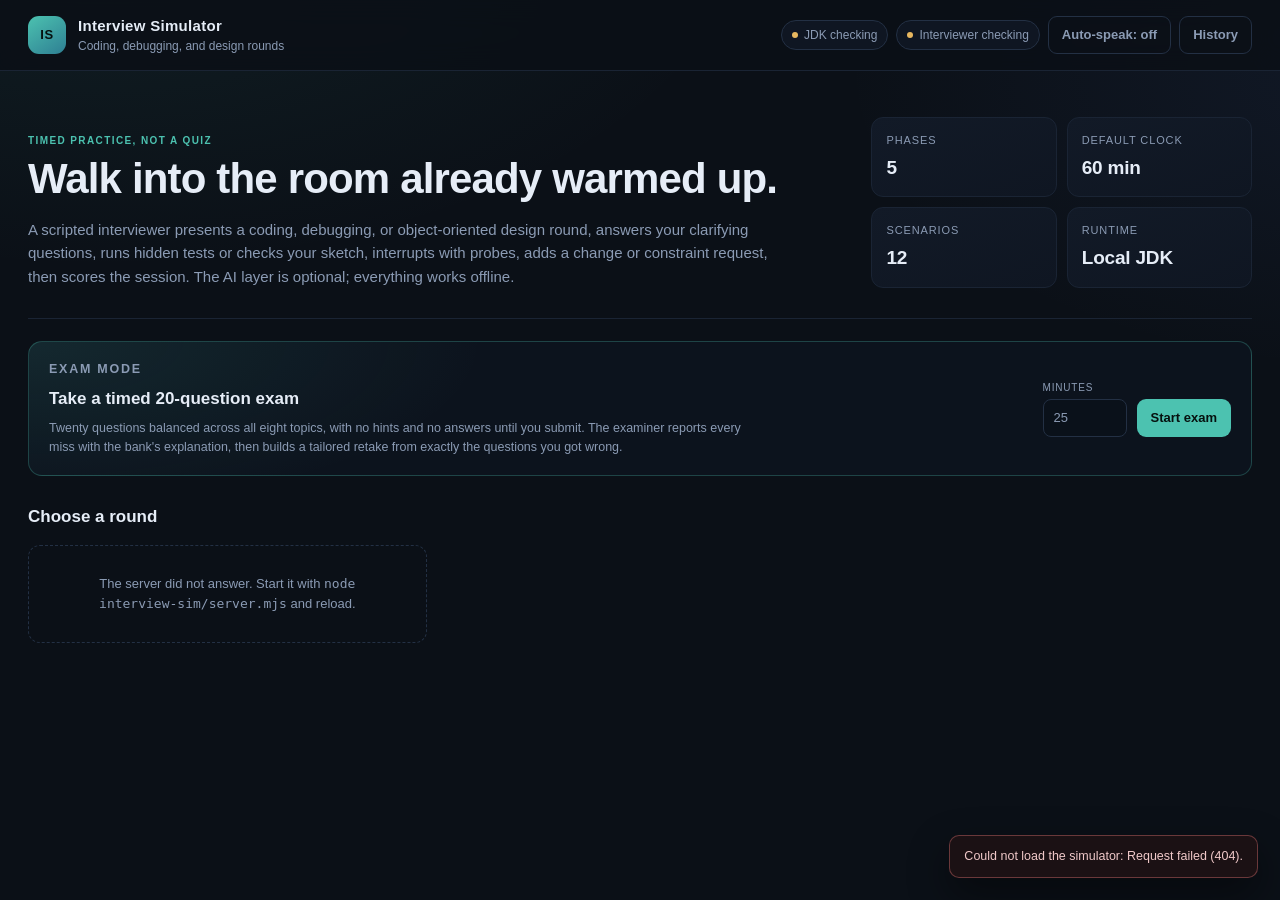
==== commit 432d65c6: "feat(interview-sim): add timed exam feedback and voice controls" ====
--- a/interview-sim/public/index.html
+++ b/interview-sim/public/index.html
@@ -19,6 +19,7 @@
     <div class="topbar-actions">
       <span id="jdkChip" class="chip">JDK checking</span>
       <span id="aiChip" class="chip">Interviewer checking</span>
+      <button id="autoSpeakBtn" type="button" class="ghost" aria-pressed="false" title="Speak interviewer messages aloud">Auto-speak: off</button>
       <button id="historyBtn" type="button" class="ghost">History</button>
       <button id="exitBtn" type="button" class="ghost hidden">Exit session</button>
     </div>
@@ -44,8 +45,24 @@
 
       <div id="jdkWarning" class="warning hidden">
         <h3>Java is required for coding and debugging rounds</h3>
-        <p class="muted">Design rounds still run without a JDK; a detected JDK only enables the optional sketch-compile bonus.</p>
+        <p class="muted">Design rounds still run without a JDK; a detected JDK only enables the optional sketch-compile check, which is informational.</p>
         <ul id="installSteps"></ul>
+      </div>
+
+      <div class="exam-entry">
+        <div class="exam-entry-copy">
+          <p class="eyebrow">Exam mode</p>
+          <h3>Take a timed 20-question exam</h3>
+          <p>
+            Twenty questions balanced across all eight topics, with no hints and no answers until you submit. The examiner reports every miss with the bank's explanation, then builds a tailored retake from exactly the questions you got wrong.
+          </p>
+        </div>
+        <div class="exam-entry-actions">
+          <label for="examMinutes">Minutes
+            <input id="examMinutes" type="number" min="5" max="120" step="1" value="25">
+          </label>
+          <button id="startExamBtn" type="button" class="primary">Start exam</button>
+        </div>
       </div>
 
       <div class="section-head">
@@ -53,6 +70,7 @@
         <p id="aiModeNote"></p>
       </div>
       <div id="scenarioGrid" class="scenario-grid" aria-live="polite"></div>
+
     </section>
 
     <section id="sessionScreen" class="screen hidden">
@@ -95,12 +113,15 @@
             <form id="clarifyForm" class="clarify-form">
               <label class="sr-only" for="clarifyInput">Ask a clarifying question</label>
               <input id="clarifyInput" type="text" autocomplete="off" placeholder="Ask a clarifying question..." maxlength="500">
+              <button id="micBtn" type="button" class="ghost mic-button" aria-pressed="false" aria-label="Start dictation">Mic</button>
               <button type="submit" class="primary">Ask</button>
             </form>
+            <p id="dictationStatus" class="dictation-status muted" role="status" aria-live="polite"></p>
             <div class="interview-actions">
               <button id="hintBtn" type="button" class="ghost">Request hint</button>
               <button id="probeBtn" type="button" class="ghost">Ask for a probe</button>
             </div>
+            <p id="voiceStatus" class="voice-status muted" role="status" aria-live="polite"></p>
           </div>
         </aside>
 
@@ -158,6 +179,46 @@
         </section>
       </div>
     </section>
+
+    <section id="examScreen" class="screen hidden">
+      <div class="exam-shell">
+        <div class="exam-header">
+          <div>
+            <p class="eyebrow">Timed exam</p>
+            <h2 id="examTitle">20-question exam</h2>
+            <p id="examStatusLine" class="muted">Answer every question, then submit.</p>
+          </div>
+          <div class="exam-timer-card">
+            <span class="eyebrow">Time left</span>
+            <div id="examTimerValue" class="exam-timer" aria-live="off">25:00</div>
+          </div>
+        </div>
+
+        <div class="exam-progress">
+          <span id="examProgressLabel" aria-live="polite">Question 1 of 20</span>
+          <div class="exam-progress-track"><div id="examProgressBar" class="exam-progress-fill"></div></div>
+        </div>
+
+        <article class="panel exam-question-card">
+          <form id="examQuestionForm">
+            <fieldset id="examFieldset">
+              <legend id="examLegend">Question</legend>
+              <div id="examOptions" class="exam-options"></div>
+            </fieldset>
+          </form>
+          <p id="examQuestionMeta" class="muted"></p>
+        </article>
+
+        <div class="exam-nav">
+          <button id="examPrevBtn" type="button" class="ghost">Previous</button>
+          <button id="examPauseBtn" type="button" class="ghost">Pause</button>
+          <button id="examNextBtn" type="button" class="ghost">Next</button>
+          <button id="examSubmitBtn" type="button" class="primary">Submit exam</button>
+          <button id="examExitBtn" type="button" class="ghost">Exit exam</button>
+        </div>
+        <p id="examTimerNote" class="muted" role="status" aria-live="polite"></p>
+      </div>
+    </section>
   </main>
 
   <dialog id="briefingDialog" class="modal">
@@ -172,7 +233,10 @@
       </div>
       <div class="briefing-grid">
         <div>
-          <h3>Interviewer opening</h3>
+          <div class="brief-heading-row">
+            <h3>Interviewer opening</h3>
+            <button id="briefSpeakBtn" type="button" class="ghost brief-speak">Play opening</button>
+          </div>
           <p id="briefIntro" class="quote"></p>
           <h3>Problem</h3>
           <div id="briefProblem" class="markdown compact"></div>
@@ -210,6 +274,25 @@
     </div>
   </dialog>
 
+  <dialog id="examReportDialog" class="modal wide-modal">
+    <div class="modal-inner">
+      <div class="modal-head">
+        <div>
+          <p class="eyebrow">Exam feedback</p>
+          <h2 id="examReportTitle">Exam result</h2>
+        </div>
+        <button id="closeExamReportBtn" type="button" class="icon-button">Close</button>
+      </div>
+      <p id="examResultAnnouncement" class="sr-only" role="status" aria-live="polite"></p>
+      <div id="examReportBody" class="debrief-body"></div>
+      <div class="debrief-actions">
+        <button id="examRetakeMissedBtn" type="button" class="primary">Start focused retake</button>
+        <button id="examSpeakBtn" type="button" class="ghost">Play feedback summary</button>
+        <button id="examBackToSetupBtn" type="button" class="ghost">Back to start</button>
+      </div>
+    </div>
+  </dialog>
+
   <dialog id="historyDialog" class="modal wide-modal">
     <div class="modal-inner">
       <div class="modal-head">
--- a/interview-sim/public/styles.css
+++ b/interview-sim/public/styles.css
@@ -1556,3 +1556,408 @@
     padding: 16px;
   }
 }
+
+/* Exam mode */
+
+.exam-entry {
+  display: flex;
+  align-items: center;
+  justify-content: space-between;
+  gap: 20px;
+  margin-top: 22px;
+  border: 1px solid rgba(76, 194, 176, 0.28);
+  border-radius: var(--radius);
+  background:
+    radial-gradient(700px 260px at 0% 0%, rgba(76, 194, 176, 0.12), transparent 65%),
+    #0c131d;
+  padding: 18px 20px;
+}
+
+.exam-entry-copy h3 {
+  font-size: 17px;
+  margin: 3px 0 6px;
+}
+
+.exam-entry-copy p {
+  color: var(--muted);
+  font-size: 12.5px;
+  max-width: 720px;
+}
+
+.exam-entry-actions {
+  display: flex;
+  align-items: flex-end;
+  gap: 10px;
+  flex-shrink: 0;
+}
+
+.exam-entry-actions label {
+  display: grid;
+  gap: 3px;
+  font-size: 10px;
+  text-transform: uppercase;
+  letter-spacing: 0.08em;
+  color: var(--muted);
+}
+
+.exam-entry-actions input {
+  width: 84px;
+  border: 1px solid var(--border);
+  border-radius: 8px;
+  background: #0a111a;
+  padding: 8px 10px;
+  font-size: 13px;
+}
+
+.exam-shell {
+  display: grid;
+  gap: 16px;
+  max-width: 980px;
+  margin: 0 auto;
+}
+
+.exam-header {
+  display: flex;
+  align-items: center;
+  justify-content: space-between;
+  gap: 18px;
+  border: 1px solid var(--border);
+  border-radius: var(--radius);
+  background: #0c131d;
+  padding: 16px 20px;
+}
+
+.exam-header h2 {
+  font-size: 21px;
+  margin: 2px 0 4px;
+}
+
+.exam-timer-card {
+  text-align: right;
+}
+
+.exam-timer {
+  font-family: var(--mono);
+  font-size: 30px;
+  font-weight: 700;
+  color: var(--accent);
+  line-height: 1.1;
+}
+
+.exam-timer.low {
+  color: var(--danger);
+}
+
+.exam-progress {
+  display: flex;
+  align-items: center;
+  gap: 12px;
+  font-size: 12px;
+  color: var(--muted);
+}
+
+.exam-progress-track {
+  flex: 1;
+  height: 7px;
+  border-radius: 999px;
+  background: var(--border-soft);
+  overflow: hidden;
+}
+
+.exam-progress-fill {
+  height: 100%;
+  width: 5%;
+  border-radius: 999px;
+  background: linear-gradient(90deg, var(--accent), #2e7f93);
+  transition: width 0.25s ease;
+}
+
+.exam-question-card {
+  padding: 20px;
+}
+
+.exam-question-card fieldset {
+  border: 0;
+  margin: 0;
+  padding: 0;
+  min-width: 0;
+}
+
+.exam-question-card legend {
+  padding: 0;
+  margin-bottom: 14px;
+  font-size: 17px;
+  font-weight: 650;
+  line-height: 1.45;
+}
+
+.exam-options {
+  display: grid;
+  gap: 8px;
+}
+
+.exam-option {
+  display: flex;
+  align-items: flex-start;
+  gap: 10px;
+  border: 1px solid var(--border);
+  border-radius: 9px;
+  background: #0a111a;
+  padding: 11px 12px;
+  font-size: 13px;
+  cursor: pointer;
+}
+
+.exam-option:hover {
+  border-color: rgba(76, 194, 176, 0.4);
+}
+
+.exam-option:has(input:checked) {
+  border-color: rgba(76, 194, 176, 0.7);
+  background: var(--accent-soft);
+}
+
+.exam-option input {
+  margin-top: 2px;
+  accent-color: var(--accent);
+}
+
+.exam-nav {
+  display: flex;
+  flex-wrap: wrap;
+  gap: 8px;
+}
+
+.exam-nav button {
+  min-width: 108px;
+}
+
+.exam-nav button:nth-last-child(1) {
+  margin-left: auto;
+}
+
+.exam-review {
+  margin-top: 14px;
+  font-size: 12px;
+  color: var(--muted);
+}
+
+.exam-topic-table {
+  width: 100%;
+  border-collapse: collapse;
+  font-size: 12px;
+}
+
+.exam-topic-table th,
+.exam-topic-table td {
+  text-align: left;
+  padding: 6px;
+  border-bottom: 1px solid var(--border-soft);
+}
+
+.exam-topic-table th {
+  color: var(--muted);
+  font-size: 10px;
+  text-transform: uppercase;
+  letter-spacing: 0.07em;
+}
+
+.exam-topic-table td.numeric {
+  font-family: var(--mono);
+}
+
+.exam-areas {
+  margin: 0;
+  padding-left: 18px;
+  color: var(--amber);
+  font-size: 12.5px;
+}
+
+.exam-plan {
+  display: grid;
+  gap: 10px;
+  margin: 0;
+  padding: 0;
+  list-style: none;
+}
+
+.exam-plan li {
+  border: 1px solid var(--border-soft);
+  border-radius: 9px;
+  padding: 10px 12px;
+}
+
+.exam-plan-head {
+  display: flex;
+  justify-content: space-between;
+  gap: 10px;
+  font-size: 12.5px;
+  font-weight: 700;
+}
+
+.exam-plan-head span {
+  color: var(--muted);
+  font-weight: 500;
+}
+
+.exam-plan ul {
+  margin: 7px 0 0;
+  padding-left: 18px;
+  color: var(--muted);
+  font-size: 12px;
+}
+
+.exam-miss {
+  border: 1px solid var(--border-soft);
+  border-left: 3px solid var(--danger);
+  border-radius: 9px;
+  background: #0a111a;
+  padding: 12px;
+}
+
+.exam-miss h4 {
+  font-size: 13px;
+  margin: 0 0 8px;
+  line-height: 1.45;
+}
+
+.exam-miss-rows {
+  display: grid;
+  gap: 5px;
+  font-size: 12px;
+}
+
+.exam-miss-row {
+  display: grid;
+  grid-template-columns: 108px 1fr;
+  gap: 8px;
+}
+
+.exam-miss-row span:first-child {
+  color: var(--muted);
+  text-transform: uppercase;
+  font-size: 10px;
+  letter-spacing: 0.06em;
+  padding-top: 2px;
+}
+
+.exam-miss-row .wrong {
+  color: var(--danger);
+}
+
+.exam-miss-row .right {
+  color: var(--ok);
+}
+
+.exam-miss p {
+  margin-top: 8px;
+  color: #c7d3e4;
+  font-size: 12px;
+}
+
+.exam-miss-list {
+  display: grid;
+  gap: 10px;
+}
+
+/* Voice */
+
+.message-head {
+  display: flex;
+  align-items: center;
+  justify-content: space-between;
+  gap: 8px;
+}
+
+.message-speak {
+  border: 1px solid var(--border);
+  border-radius: 6px;
+  background: transparent;
+  color: var(--muted);
+  font-size: 9.5px;
+  letter-spacing: 0.05em;
+  text-transform: uppercase;
+  padding: 2px 6px;
+}
+
+.message-speak:hover:not(:disabled) {
+  color: var(--accent);
+  border-color: rgba(76, 194, 176, 0.4);
+}
+
+.message-speak:disabled {
+  opacity: 0.45;
+  cursor: not-allowed;
+}
+
+.brief-heading-row {
+  display: flex;
+  align-items: center;
+  justify-content: space-between;
+  gap: 10px;
+}
+
+.brief-heading-row h3 {
+  margin-bottom: 0 !important;
+}
+
+.brief-speak {
+  padding: 4px 9px;
+  font-size: 11px;
+}
+
+.mic-button[aria-pressed="true"] {
+  border-color: rgba(226, 116, 116, 0.6);
+  background: var(--danger-soft);
+  color: var(--danger);
+}
+
+.dictation-status,
+.voice-status {
+  min-height: 0;
+  padding: 0 12px 8px;
+  font-size: 11px;
+}
+
+.dictation-status:empty,
+.voice-status:empty {
+  display: none;
+}
+
+.voice-status {
+  color: var(--muted);
+}
+
+@media (max-width: 720px) {
+  .exam-entry {
+    flex-direction: column;
+    align-items: stretch;
+  }
+
+  .exam-entry-actions {
+    justify-content: flex-start;
+  }
+
+  .exam-header {
+    align-items: flex-start;
+    flex-direction: column;
+  }
+
+  .exam-timer-card {
+    text-align: left;
+  }
+
+  .exam-nav button {
+    flex: 1;
+    min-width: 0;
+  }
+
+  .exam-nav button:nth-last-child(1) {
+    margin-left: 0;
+  }
+
+  .exam-miss-row {
+    grid-template-columns: 1fr;
+    gap: 2px;
+  }
+}
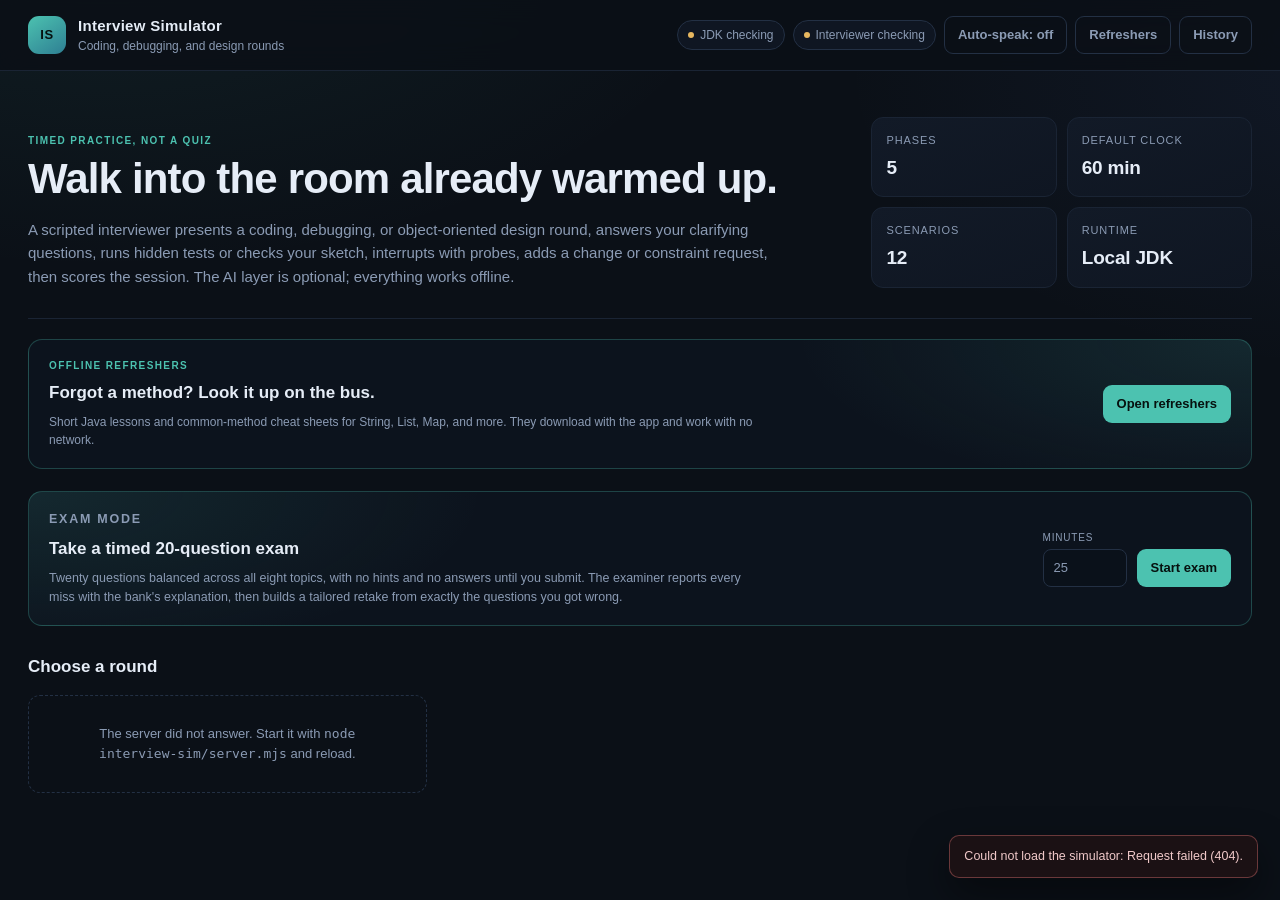
==== commit 2f5238a4: "feat(interview-sim): add offline editor assistance and Java refreshers" ====
--- a/interview-sim/public/index.html
+++ b/interview-sim/public/index.html
@@ -2,9 +2,17 @@
 <html lang="en">
 <head>
   <meta charset="utf-8">
-  <meta name="viewport" content="width=device-width, initial-scale=1">
+  <meta name="viewport" content="width=device-width, initial-scale=1, viewport-fit=cover">
   <title>Interview Simulator - Claim Intake</title>
-  <link rel="icon" href="data:,">
+  <meta name="description" content="A local timed coding, debugging, and design interview simulator with an exam mode.">
+  <meta name="theme-color" content="#0b1017">
+  <meta name="mobile-web-app-capable" content="yes">
+  <meta name="apple-mobile-web-app-capable" content="yes">
+  <meta name="apple-mobile-web-app-status-bar-style" content="black-translucent">
+  <meta name="apple-mobile-web-app-title" content="Interview Sim">
+  <link rel="manifest" href="manifest.webmanifest">
+  <link rel="icon" type="image/png" sizes="192x192" href="icons/icon-192.png">
+  <link rel="apple-touch-icon" href="icons/icon-192.png">
   <link rel="stylesheet" href="styles.css">
 </head>
 <body>
@@ -20,12 +28,15 @@
       <span id="jdkChip" class="chip">JDK checking</span>
       <span id="aiChip" class="chip">Interviewer checking</span>
       <button id="autoSpeakBtn" type="button" class="ghost" aria-pressed="false" title="Speak interviewer messages aloud">Auto-speak: off</button>
+      <button id="refreshersBtn" type="button" class="ghost">Refreshers</button>
       <button id="historyBtn" type="button" class="ghost">History</button>
       <button id="exitBtn" type="button" class="ghost hidden">Exit session</button>
     </div>
   </header>
 
   <main>
+    <div id="offlineBanner" class="offline-banner hidden" role="status"></div>
+
     <section id="setupScreen" class="screen">
       <div class="hero">
         <div>
@@ -47,6 +58,15 @@
         <h3>Java is required for coding and debugging rounds</h3>
         <p class="muted">Design rounds still run without a JDK; a detected JDK only enables the optional sketch-compile check, which is informational.</p>
         <ul id="installSteps"></ul>
+      </div>
+
+      <div class="refresher-entry">
+        <div>
+          <p class="eyebrow">Offline refreshers</p>
+          <h3>Forgot a method? Look it up on the bus.</h3>
+          <p class="muted">Short Java lessons and common-method cheat sheets for String, List, Map, and more. They download with the app and work with no network.</p>
+        </div>
+        <button id="openRefreshersBtn" type="button" class="primary">Open refreshers</button>
       </div>
 
       <div class="exam-entry">
@@ -132,6 +152,7 @@
               <code id="fileNameLabel">Claim.java</code>
             </div>
             <div class="editor-actions">
+              <button id="assistToggle" type="button" class="ghost" aria-pressed="true" title="Toggle IntelliJ-style editor help">Writing help: on</button>
               <button id="loadChangeBtn" type="button" class="ghost hidden">Load change starter</button>
               <button id="restoreCodeBtn" type="button" class="ghost hidden">Restore my code</button>
               <button id="resetCodeBtn" type="button" class="ghost">Reset starter</button>
@@ -158,7 +179,10 @@
             <div id="changeStatement" class="markdown"></div>
             <p id="changeHelp" class="muted">You can extend the code already in the editor, or load the change-request starter. Your implementation is saved if you switch.</p>
           </div>
-          <textarea id="editor" class="editor" spellcheck="false" aria-label="Java code or design notes editor"></textarea>
+          <div class="editor-wrap">
+            <textarea id="editor" class="editor" spellcheck="false" aria-label="Java code or design notes editor" aria-autocomplete="list" aria-controls="editorPopup" aria-expanded="false"></textarea>
+            <div id="editorPopup" class="editor-popup hidden" role="listbox" aria-label="Java suggestions"></div>
+          </div>
           <div id="diagnosisCard" class="round-card diagnosis hidden">
             <div class="change-head">
               <span class="tag">Root cause</span>
@@ -177,6 +201,45 @@
             </div>
           </div>
         </section>
+      </div>
+    </section>
+
+    <section id="refreshersScreen" class="screen hidden">
+      <div class="refresher-shell">
+        <div class="refresher-head">
+          <div>
+            <p class="eyebrow">Offline practice</p>
+            <h2>Refreshers</h2>
+            <p class="lede">Short Java lessons in a beginner-friendly order, plus common-method cheat sheets. Everything here is static and works with no network.</p>
+          </div>
+          <button id="refreshersBackBtn" type="button" class="ghost">Back to start</button>
+        </div>
+
+        <div class="refresher-toolbar">
+          <label class="search-field" for="methodSearch">
+            <span>Find a method</span>
+            <input id="methodSearch" type="search" autocomplete="off" placeholder="isEmpty, getOrDefault, parseInt...">
+          </label>
+          <p id="methodSearchStatus" class="muted" role="status" aria-live="polite"></p>
+        </div>
+
+        <div class="refresher-grid">
+          <section class="panel refresher-panel" aria-labelledby="lessonHeading">
+            <div class="refresher-panel-head">
+              <h3 id="lessonHeading">Short lessons</h3>
+              <p class="muted">Variables through generics, in the order Bro Code builds them.</p>
+            </div>
+            <div id="lessonList" class="lesson-list"></div>
+          </section>
+
+          <section class="panel refresher-panel" aria-labelledby="methodsHeading">
+            <div class="refresher-panel-head">
+              <h3 id="methodsHeading">Common-method cheat sheets</h3>
+              <p class="muted">Signatures, one-line descriptions, and a tiny example for each method.</p>
+            </div>
+            <div id="methodGroups" class="method-groups"></div>
+          </section>
+        </div>
       </div>
     </section>
 
@@ -200,12 +263,10 @@
         </div>
 
         <article class="panel exam-question-card">
-          <form id="examQuestionForm">
-            <fieldset id="examFieldset">
-              <legend id="examLegend">Question</legend>
-              <div id="examOptions" class="exam-options"></div>
-            </fieldset>
-          </form>
+          <fieldset id="examFieldset">
+            <legend id="examLegend">Question</legend>
+            <div id="examOptions" class="exam-options"></div>
+          </fieldset>
           <p id="examQuestionMeta" class="muted"></p>
         </article>
 
--- a/interview-sim/public/styles.css
+++ b/interview-sim/public/styles.css
@@ -1961,3 +1961,580 @@
     gap: 2px;
   }
 }
+
+html,
+body {
+  overflow-x: hidden;
+}
+
+.topbar {
+  padding-top: max(14px, env(safe-area-inset-top));
+  padding-right: max(28px, env(safe-area-inset-right));
+  padding-left: max(28px, env(safe-area-inset-left));
+}
+
+main {
+  padding-right: max(28px, env(safe-area-inset-right));
+  padding-bottom: max(28px, env(safe-area-inset-bottom));
+  padding-left: max(28px, env(safe-area-inset-left));
+}
+
+.toast {
+  right: max(22px, env(safe-area-inset-right));
+  bottom: max(22px, env(safe-area-inset-bottom));
+  max-width: calc(100vw - 44px);
+}
+
+@media (max-width: 640px) {
+  .topbar {
+    gap: 10px;
+    flex-wrap: wrap;
+    padding-top: max(12px, env(safe-area-inset-top));
+    padding-right: max(14px, env(safe-area-inset-right));
+    padding-bottom: 12px;
+    padding-left: max(14px, env(safe-area-inset-left));
+  }
+
+  .topbar-actions {
+    justify-content: flex-start;
+    width: 100%;
+  }
+
+  main {
+    padding-top: 14px;
+    padding-right: max(14px, env(safe-area-inset-right));
+    padding-bottom: max(20px, env(safe-area-inset-bottom));
+    padding-left: max(14px, env(safe-area-inset-left));
+  }
+
+  .session-grid,
+  .hero,
+  .briefing-grid,
+  .debrief-grid,
+  .scenario-grid {
+    grid-template-columns: minmax(0, 1fr);
+  }
+
+  .workspace,
+  .interviewer-panel,
+  .panel,
+  .debrief-card,
+  .exam-question-card {
+    min-width: 0;
+  }
+
+  .modal {
+    width: calc(100vw - 20px);
+    max-height: calc(100vh - 20px);
+    max-height: calc(100dvh - 20px);
+  }
+
+  button.primary,
+  button.ghost,
+  button.icon-button,
+  .icon-button,
+  .message-speak,
+  .brief-speak,
+  .phase-steps button,
+  .timer-controls button,
+  .clarify-form button,
+  .interview-actions button,
+  .editor-actions button,
+  .exam-nav button {
+    min-height: 44px;
+  }
+
+  .clarify-form input,
+  .diagnosis-input,
+  .exam-entry-actions input,
+  .phase-time-fields input {
+    min-height: 44px;
+  }
+
+  .rubric-table,
+  .history-table,
+  .exam-topic-table {
+    display: block;
+    overflow-x: auto;
+  }
+
+  .scenario-card {
+    padding: 16px;
+  }
+
+  .debrief-actions {
+    flex-wrap: wrap;
+    justify-content: stretch;
+  }
+
+  .debrief-actions button {
+    flex: 1 1 160px;
+  }
+
+  .exam-nav button {
+    flex: 1 1 calc(50% - 4px);
+    min-width: 0;
+  }
+
+  .exam-miss-row {
+    grid-template-columns: minmax(0, 1fr);
+  }
+}
+
+/* Editor writing help */
+
+.editor-wrap {
+  position: relative;
+  display: flex;
+  flex-direction: column;
+  min-width: 0;
+}
+
+.editor-wrap .editor {
+  flex: 1;
+}
+
+.editor-popup {
+  position: absolute;
+  z-index: 40;
+  min-width: min(300px, calc(100vw - 32px));
+  max-width: min(430px, calc(100vw - 32px));
+  max-height: min(330px, 52vh);
+  overflow-y: auto;
+  padding: 5px;
+  border: 1px solid var(--border);
+  border-radius: 12px;
+  background: #0a111a;
+  box-shadow: 0 18px 40px rgba(2, 6, 12, 0.65);
+  scrollbar-width: thin;
+}
+
+.editor-suggestion {
+  display: grid;
+  gap: 2px;
+  min-height: 44px;
+  padding: 7px 10px;
+  border-radius: 8px;
+  cursor: pointer;
+  outline: none;
+}
+
+.editor-suggestion.active,
+.editor-suggestion:hover {
+  background: rgba(76, 194, 176, 0.14);
+}
+
+.suggestion-head {
+  display: flex;
+  align-items: baseline;
+  justify-content: space-between;
+  gap: 10px;
+}
+
+.suggestion-signature {
+  font-family: var(--mono);
+  font-size: 12.5px;
+  color: #d9e7f8;
+  overflow-wrap: anywhere;
+}
+
+.suggestion-returns {
+  flex-shrink: 0;
+  font-size: 10px;
+  text-transform: uppercase;
+  letter-spacing: 0.06em;
+  color: var(--accent);
+}
+
+.suggestion-description {
+  color: var(--muted);
+  font-size: 11.5px;
+  line-height: 1.35;
+}
+
+/* Offline banner and refresher entry */
+
+.offline-banner {
+  margin-bottom: 16px;
+  padding: 11px 14px;
+  border: 1px solid rgba(231, 183, 95, 0.4);
+  border-radius: var(--radius);
+  background: var(--amber-soft);
+  color: #f0d6a4;
+  font-size: 12.5px;
+}
+
+.refresher-entry {
+  display: flex;
+  align-items: center;
+  justify-content: space-between;
+  gap: 20px;
+  margin-top: 20px;
+  padding: 18px 20px;
+  border: 1px solid rgba(76, 194, 176, 0.28);
+  border-radius: var(--radius);
+  background:
+    radial-gradient(700px 240px at 100% 0%, rgba(76, 194, 176, 0.12), transparent 65%),
+    #0c131d;
+}
+
+.refresher-entry h3 {
+  margin: 3px 0 6px;
+  font-size: 17px;
+}
+
+.refresher-entry p {
+  max-width: 720px;
+}
+
+.refresher-entry button {
+  flex-shrink: 0;
+}
+
+/* Refreshers screen */
+
+.refresher-shell {
+  display: grid;
+  gap: 16px;
+  max-width: 1280px;
+  margin: 0 auto;
+}
+
+.refresher-head {
+  display: flex;
+  align-items: flex-end;
+  justify-content: space-between;
+  gap: 18px;
+  flex-wrap: wrap;
+  padding-bottom: 6px;
+}
+
+.refresher-head h2 {
+  font-size: 26px;
+  margin: 3px 0 6px;
+}
+
+.refresher-head .lede {
+  max-width: 760px;
+  color: var(--muted);
+  font-size: 13px;
+}
+
+.refresher-toolbar {
+  display: flex;
+  align-items: flex-end;
+  justify-content: space-between;
+  gap: 14px;
+  flex-wrap: wrap;
+  padding: 12px 14px;
+  border: 1px solid var(--border);
+  border-radius: var(--radius);
+  background: #0c131d;
+}
+
+.search-field {
+  display: grid;
+  gap: 4px;
+  flex: 1 1 280px;
+  min-width: 0;
+  font-size: 10px;
+  text-transform: uppercase;
+  letter-spacing: 0.08em;
+  color: var(--muted);
+}
+
+.search-field input {
+  width: 100%;
+  min-height: 44px;
+  border: 1px solid var(--border);
+  border-radius: 9px;
+  background: #0a111a;
+  padding: 9px 11px;
+  font-size: 13px;
+  outline: none;
+  color: var(--text);
+}
+
+.search-field input:focus {
+  border-color: rgba(76, 194, 176, 0.55);
+}
+
+.refresher-toolbar p {
+  flex: 0 1 auto;
+}
+
+.refresher-grid {
+  display: grid;
+  grid-template-columns: minmax(0, 1fr) minmax(0, 1.1fr);
+  gap: 16px;
+  align-items: start;
+}
+
+.refresher-panel {
+  min-width: 0;
+  padding: 16px;
+}
+
+.refresher-panel-head {
+  margin-bottom: 10px;
+}
+
+.refresher-panel-head h3 {
+  font-size: 13px;
+  text-transform: uppercase;
+  letter-spacing: 0.1em;
+  color: var(--muted);
+  margin-bottom: 3px;
+}
+
+.lesson-list,
+.method-groups {
+  display: grid;
+  gap: 10px;
+  min-width: 0;
+}
+
+.lesson-card {
+  border: 1px solid var(--border-soft);
+  border-radius: 10px;
+  background: rgba(9, 14, 21, 0.55);
+  overflow: hidden;
+}
+
+.lesson-card summary {
+  display: flex;
+  align-items: center;
+  gap: 10px;
+  min-height: 44px;
+  padding: 10px 12px;
+  cursor: pointer;
+  list-style: none;
+}
+
+.lesson-card summary::-webkit-details-marker {
+  display: none;
+}
+
+.lesson-card summary::after {
+  content: "+";
+  margin-left: auto;
+  color: var(--accent);
+  font-family: var(--mono);
+}
+
+.lesson-card[open] summary::after {
+  content: "−";
+}
+
+.lesson-number {
+  display: grid;
+  place-items: center;
+  flex-shrink: 0;
+  width: 24px;
+  height: 24px;
+  border-radius: 7px;
+  background: var(--accent-soft);
+  color: var(--accent);
+  font-family: var(--mono);
+  font-size: 11px;
+}
+
+.lesson-title {
+  font-size: 13.5px;
+  font-weight: 600;
+}
+
+.lesson-body {
+  padding: 0 12px 13px;
+  display: grid;
+  gap: 8px;
+  font-size: 12.5px;
+  color: #c4d0e1;
+}
+
+.lesson-code {
+  margin: 0;
+  max-width: 100%;
+  overflow-x: auto;
+  padding: 9px 10px;
+  border: 1px solid var(--border-soft);
+  border-radius: 8px;
+  background: #080d14;
+  font-family: var(--mono);
+  font-size: 11.5px;
+  line-height: 1.5;
+  white-space: pre;
+}
+
+.lesson-output {
+  font-family: var(--mono);
+  font-size: 11.5px;
+  color: var(--ok);
+  overflow-wrap: anywhere;
+}
+
+.lesson-points {
+  margin: 0;
+  padding-left: 18px;
+}
+
+.lesson-points li {
+  margin: 3px 0;
+}
+
+.lesson-links {
+  display: flex;
+  align-items: center;
+  gap: 6px;
+  flex-wrap: wrap;
+}
+
+.link-chip {
+  min-height: 32px;
+  padding: 4px 10px;
+  border: 1px solid rgba(76, 194, 176, 0.35);
+  border-radius: 999px;
+  background: var(--accent-soft);
+  color: var(--accent);
+  font-size: 11.5px;
+  font-weight: 600;
+}
+
+.link-chip:hover {
+  border-color: var(--accent);
+}
+
+.method-group {
+  scroll-margin-top: 90px;
+  padding: 10px 0 4px;
+  border-top: 1px solid var(--border-soft);
+  outline: none;
+}
+
+.method-group:first-child {
+  border-top: 0;
+  padding-top: 0;
+}
+
+.method-group.flash {
+  animation: method-flash 1.2s ease;
+}
+
+@keyframes method-flash {
+  from {
+    background: rgba(76, 194, 176, 0.16);
+  }
+  to {
+    background: transparent;
+  }
+}
+
+.method-group-head {
+  display: flex;
+  align-items: baseline;
+  justify-content: space-between;
+  gap: 10px;
+}
+
+.method-group-head h4 {
+  margin: 0;
+  font-size: 13.5px;
+  color: var(--text);
+}
+
+.method-card {
+  display: grid;
+  gap: 4px;
+  margin-top: 8px;
+  padding: 10px 11px;
+  border: 1px solid var(--border-soft);
+  border-left: 2px solid rgba(76, 194, 176, 0.4);
+  border-radius: 9px;
+  background: rgba(9, 14, 21, 0.55);
+  min-width: 0;
+}
+
+.method-card-head {
+  display: flex;
+  align-items: baseline;
+  justify-content: space-between;
+  gap: 10px;
+  flex-wrap: wrap;
+}
+
+.method-card-head code {
+  font-family: var(--mono);
+  font-size: 12px;
+  color: #d9e7f8;
+  overflow-wrap: anywhere;
+}
+
+.method-returns {
+  flex-shrink: 0;
+  font-size: 10px;
+  text-transform: uppercase;
+  letter-spacing: 0.06em;
+  color: var(--accent);
+}
+
+.method-card p {
+  color: #c4d0e1;
+  font-size: 12px;
+}
+
+.method-example {
+  display: block;
+  max-width: 100%;
+  overflow-x: auto;
+  padding: 5px 8px;
+  border-radius: 6px;
+  background: #080d14;
+  font-family: var(--mono);
+  font-size: 11px;
+  color: #a9c3e0;
+  white-space: pre;
+}
+
+@media (max-width: 980px) {
+  .refresher-grid {
+    grid-template-columns: minmax(0, 1fr);
+  }
+}
+
+@media (max-width: 640px) {
+  .refresher-entry {
+    flex-direction: column;
+    align-items: stretch;
+  }
+
+  .refresher-entry button {
+    width: 100%;
+    min-height: 44px;
+  }
+
+  .refresher-shell {
+    gap: 12px;
+  }
+
+  .refresher-head h2 {
+    font-size: 22px;
+  }
+
+  .refresher-toolbar {
+    align-items: stretch;
+  }
+
+  .link-chip {
+    min-height: 44px;
+  }
+
+  .editor-popup {
+    min-width: 0;
+    max-width: calc(100vw - 28px);
+    max-height: 46vh;
+  }
+
+  .suggestion-signature {
+    font-size: 12px;
+  }
+}
